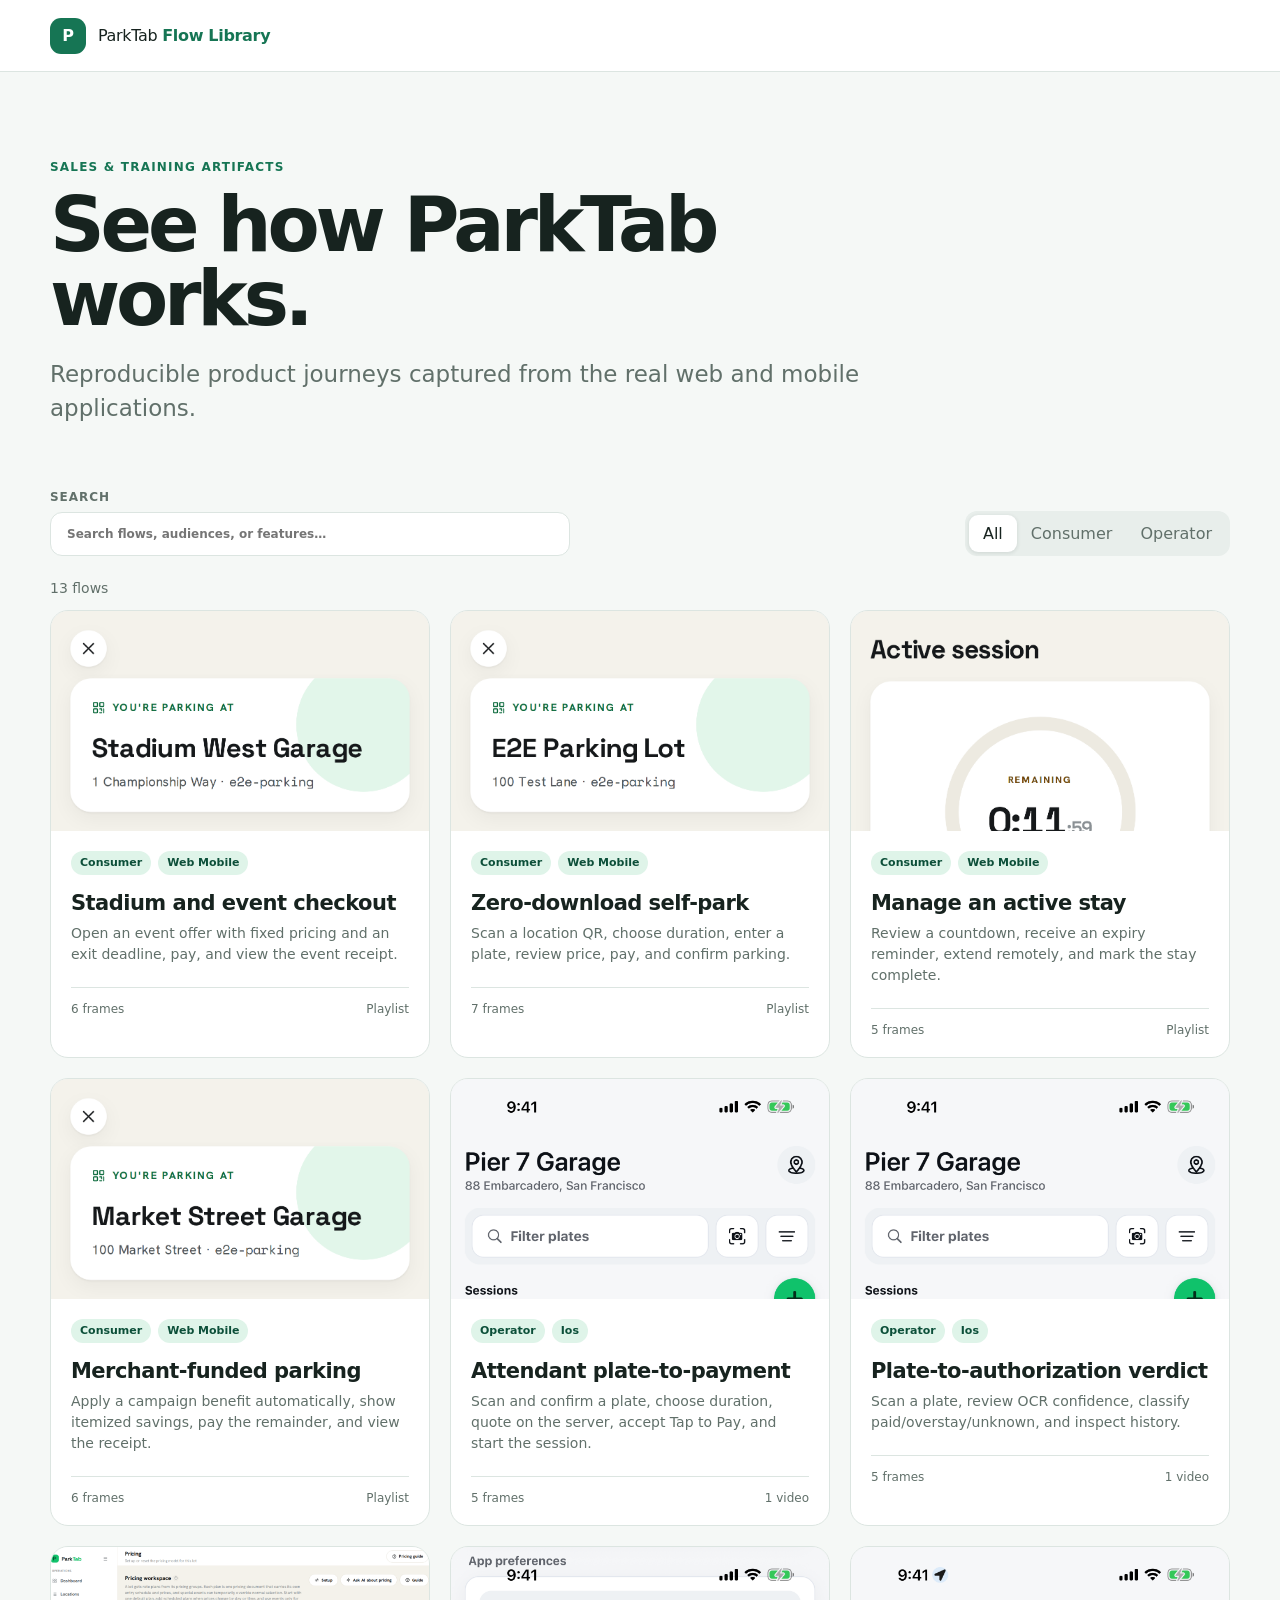
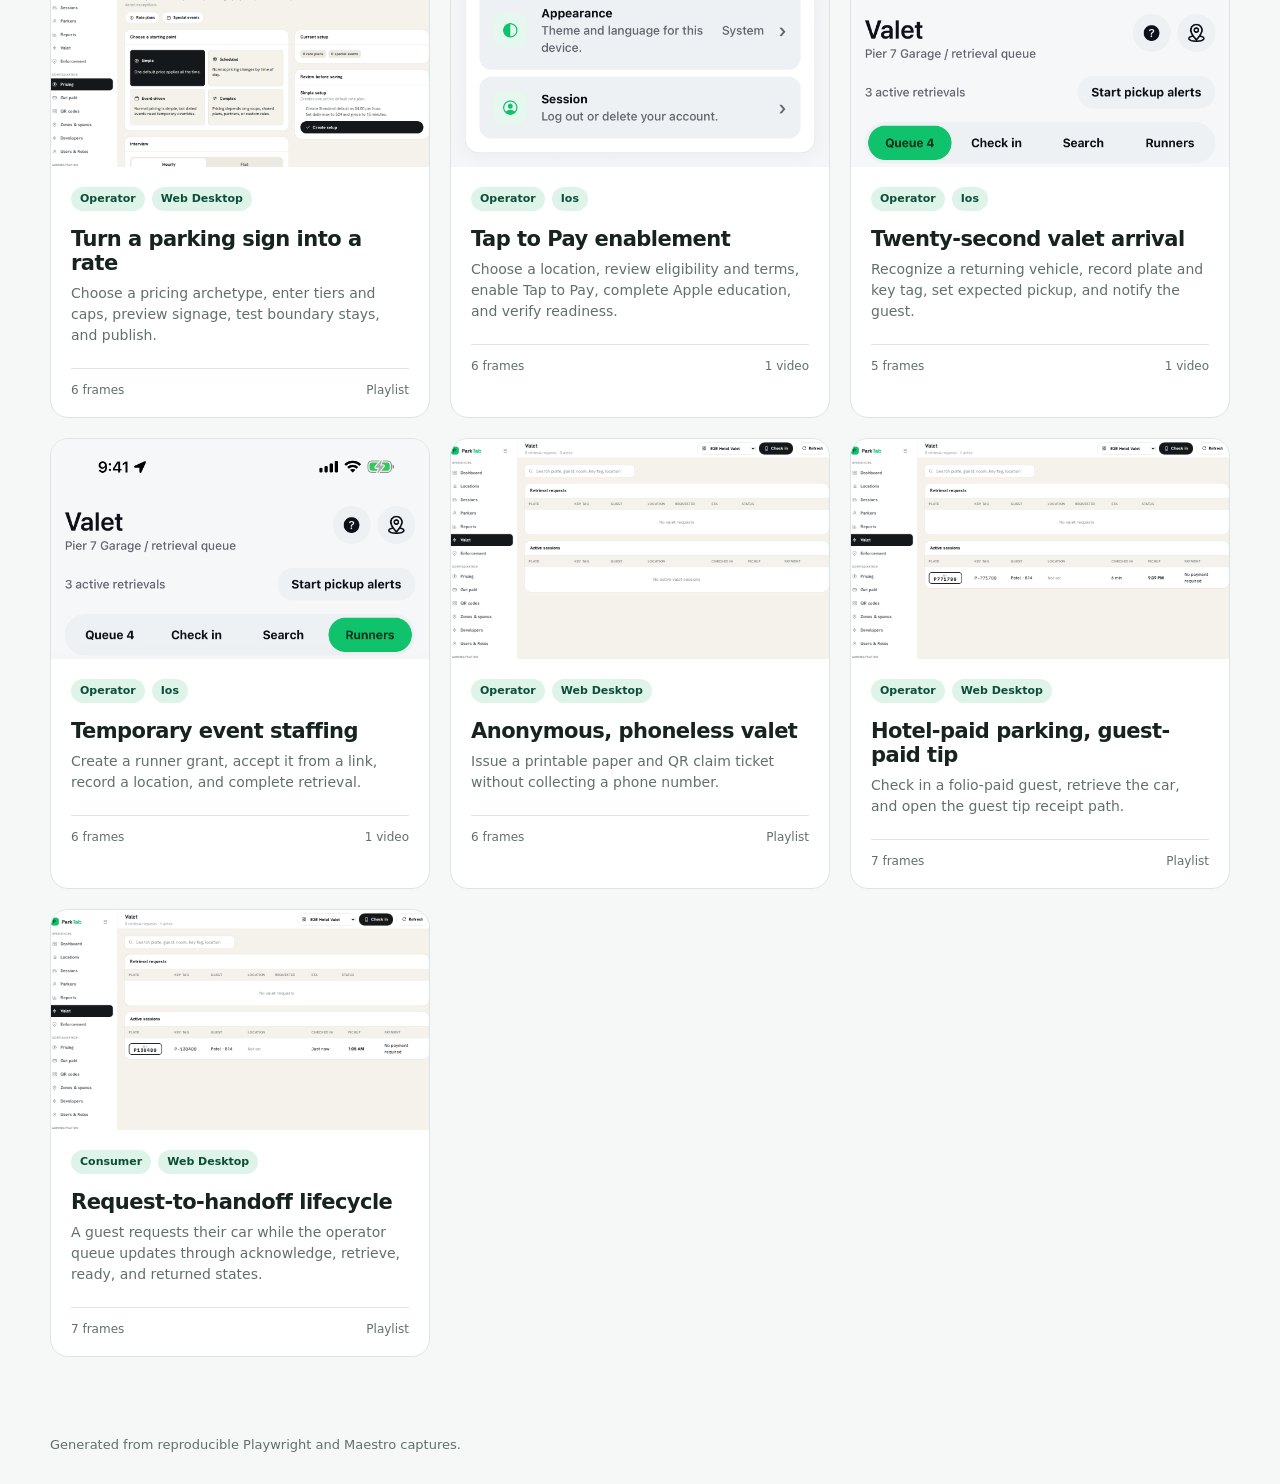
==== index.html @ 05f479a2 "Publish flow library 2026-08-16T03:18:16Z" ====
<!doctype html>
<html lang="en">
  <head>
    <meta charset="utf-8">
    <meta name="viewport" content="width=device-width, initial-scale=1">
    <meta name="color-scheme" content="light">
    <title>Browse · ParkTab Flow Library</title>
    <link rel="stylesheet" href="styles.css">
  </head>
  <body>
    <header class="site-header">
      <a class="brand" href="index.html" aria-label="ParkTab flow library home">
        <span class="brand-mark">P</span>
        <span>ParkTab <strong>Flow Library</strong></span>
      </a>
    </header>
    <main><section class="library-hero">
      <div class="eyebrow">Sales &amp; training artifacts</div>
      <h1>See how ParkTab works.</h1>
      <p class="lede">Reproducible product journeys captured from the real web and mobile applications.</p>
    </section>
    <section class="browse">
      <div class="toolbar">
        <label class="search"><span>Search</span><input id="flow-search" type="search" placeholder="Search flows, audiences, or features…"></label>
        <div class="filters" role="group" aria-label="Perspective">
          <button class="active" data-filter="all">All</button>
          <button data-filter="consumer">Consumer</button>
          <button data-filter="operator">Operator</button>
        </div>
      </div>
      <p id="result-count" class="result-count">13 flows</p>
      <div id="flow-grid" class="flow-grid"><a class="flow-card" href="flows/consumer.event-parking/index.html" data-search="consumer.event-parking stadium and event checkout open an event offer with fixed pricing and an exit deadline, pay, and view the event receipt. event pricing first-batch venue-operator event-organizer property-manager" data-perspective="consumer">
        <div class="thumbnail"><img src="assets/consumer.event-parking/web-mobile/frames/01-location.png" loading="lazy" alt=""></div>
        <div class="card-body">
          <div class="badges"><span class="badge ">Consumer</span><span class="badge ">Web Mobile</span></div>
          <h2>Stadium and event checkout</h2>
          <p>Open an event offer with fixed pricing and an exit deadline, pay, and view the event receipt.</p>
          <div class="card-meta"><span>6 frames</span><span>Playlist</span></div>
        </div>
      </a>
<a class="flow-card" href="flows/consumer.self-park.guest-checkout/index.html" data-search="consumer.self-park.guest-checkout zero-download self-park scan a location qr, choose duration, enter a plate, review price, pay, and confirm parking. self-park payment sales first-batch parking-operator property-manager investor" data-perspective="consumer">
        <div class="thumbnail"><img src="assets/consumer.self-park.guest-checkout/web-mobile/frames/01-location.png" loading="lazy" alt=""></div>
        <div class="card-body">
          <div class="badges"><span class="badge ">Consumer</span><span class="badge ">Web Mobile</span></div>
          <h2>Zero-download self-park</h2>
          <p>Scan a location QR, choose duration, enter a plate, review price, pay, and confirm parking.</p>
          <div class="card-meta"><span>7 frames</span><span>Playlist</span></div>
        </div>
      </a>
<a class="flow-card" href="flows/consumer.session.extend-and-leave/index.html" data-search="consumer.session.extend-and-leave manage an active stay review a countdown, receive an expiry reminder, extend remotely, and mark the stay complete. session extension first-batch parking-operator property-manager" data-perspective="consumer">
        <div class="thumbnail"><img src="assets/consumer.session.extend-and-leave/web-mobile/frames/01-live-countdown.png" loading="lazy" alt=""></div>
        <div class="card-body">
          <div class="badges"><span class="badge ">Consumer</span><span class="badge ">Web Mobile</span></div>
          <h2>Manage an active stay</h2>
          <p>Review a countdown, receive an expiry reminder, extend remotely, and mark the stay complete.</p>
          <div class="card-meta"><span>5 frames</span><span>Playlist</span></div>
        </div>
      </a>
<a class="flow-card" href="flows/consumer.validation-and-sponsored-parking/index.html" data-search="consumer.validation-and-sponsored-parking merchant-funded parking apply a campaign benefit automatically, show itemized savings, pay the remainder, and view the receipt. validation benefit payment first-batch merchant parking-operator property-manager" data-perspective="consumer">
        <div class="thumbnail"><img src="assets/consumer.validation-and-sponsored-parking/web-mobile/frames/01-merchant-qr.png" loading="lazy" alt=""></div>
        <div class="card-body">
          <div class="badges"><span class="badge ">Consumer</span><span class="badge ">Web Mobile</span></div>
          <h2>Merchant-funded parking</h2>
          <p>Apply a campaign benefit automatically, show itemized savings, pay the remainder, and view the receipt.</p>
          <div class="card-meta"><span>6 frames</span><span>Playlist</span></div>
        </div>
      </a>
<a class="flow-card" href="flows/operator.attendant.plate-to-payment/index.html" data-search="operator.attendant.plate-to-payment attendant plate-to-payment scan and confirm a plate, choose duration, quote on the server, accept tap to pay, and start the session. attendant plate-scan payment first-batch parking-operator attendant-manager" data-perspective="operator">
        <div class="thumbnail"><img src="assets/operator.attendant.plate-to-payment/ios/Attendant%20plate-to-payment%20artifact/takeScreenshot/01-session-worklist.png" loading="lazy" alt=""></div>
        <div class="card-body">
          <div class="badges"><span class="badge ">Operator</span><span class="badge ">Ios</span></div>
          <h2>Attendant plate-to-payment</h2>
          <p>Scan and confirm a plate, choose duration, quote on the server, accept Tap to Pay, and start the session.</p>
          <div class="card-meta"><span>5 frames</span><span>1 video</span></div>
        </div>
      </a>
<a class="flow-card" href="flows/operator.enforcement.plate-verdict/index.html" data-search="operator.enforcement.plate-verdict plate-to-authorization verdict scan a plate, review ocr confidence, classify paid/overstay/unknown, and inspect history. enforcement plate-scan first-batch enforcement-team parking-operator municipality" data-perspective="operator">
        <div class="thumbnail"><img src="assets/operator.enforcement.plate-verdict/ios/Enforcement%20plate%20verdict%20artifact/takeScreenshot/01-enforcement-worklist.png" loading="lazy" alt=""></div>
        <div class="card-body">
          <div class="badges"><span class="badge ">Operator</span><span class="badge ">Ios</span></div>
          <h2>Plate-to-authorization verdict</h2>
          <p>Scan a plate, review OCR confidence, classify paid/overstay/unknown, and inspect history.</p>
          <div class="card-meta"><span>5 frames</span><span>1 video</span></div>
        </div>
      </a>
<a class="flow-card" href="flows/operator.pricing.guided-setup/index.html" data-search="operator.pricing.guided-setup turn a parking sign into a rate choose a pricing archetype, enter tiers and caps, preview signage, test boundary stays, and publish. pricing configuration first-batch parking-operator revenue-manager property-manager" data-perspective="operator">
        <div class="thumbnail"><img src="assets/operator.pricing.guided-setup/web-desktop/frames/01-pricing-archetypes.png" loading="lazy" alt=""></div>
        <div class="card-body">
          <div class="badges"><span class="badge ">Operator</span><span class="badge ">Web Desktop</span></div>
          <h2>Turn a parking sign into a rate</h2>
          <p>Choose a pricing archetype, enter tiers and caps, preview signage, test boundary stays, and publish.</p>
          <div class="card-meta"><span>6 frames</span><span>Playlist</span></div>
        </div>
      </a>
<a class="flow-card" href="flows/operator.tap-to-pay.onboarding/index.html" data-search="operator.tap-to-pay.onboarding tap to pay enablement choose a location, review eligibility and terms, enable tap to pay, complete apple education, and verify readiness. payment onboarding compliance apple-tap-to-pay first-batch parking-operator apple-review compliance-reviewer" data-perspective="operator">
        <div class="thumbnail"><img src="assets/operator.tap-to-pay.onboarding/ios/Operator%20Tap%20to%20Pay%20onboarding%20artifact/takeScreenshot/01-account-device-settings.png" loading="lazy" alt=""></div>
        <div class="card-body">
          <div class="badges"><span class="badge ">Operator</span><span class="badge ">Ios</span></div>
          <h2>Tap to Pay enablement</h2>
          <p>Choose a location, review eligibility and terms, enable Tap to Pay, complete Apple education, and verify readiness.</p>
          <div class="card-meta"><span>6 frames</span><span>1 video</span></div>
        </div>
      </a>
<a class="flow-card" href="flows/operator.valet.fast-check-in/index.html" data-search="operator.valet.fast-check-in twenty-second valet arrival recognize a returning vehicle, record plate and key tag, set expected pickup, and notify the guest. valet check-in first-batch hotel valet-operator event-operator" data-perspective="operator">
        <div class="thumbnail"><img src="assets/operator.valet.fast-check-in/ios/Fast%20valet%20check-in%20artifact/takeScreenshot/01-valet-queue.png" loading="lazy" alt=""></div>
        <div class="card-body">
          <div class="badges"><span class="badge ">Operator</span><span class="badge ">Ios</span></div>
          <h2>Twenty-second valet arrival</h2>
          <p>Recognize a returning vehicle, record plate and key tag, set expected pickup, and notify the guest.</p>
          <div class="card-meta"><span>5 frames</span><span>1 video</span></div>
        </div>
      </a>
<a class="flow-card" href="flows/operator.valet.high-volume-runner/index.html" data-search="operator.valet.high-volume-runner temporary event staffing create a runner grant, accept it from a link, record a location, and complete retrieval. valet runner staffing first-batch event-operator valet-operator" data-perspective="operator">
        <div class="thumbnail"><img src="assets/operator.valet.high-volume-runner/ios/High-volume%20valet%20runner%20artifact/takeScreenshot/01-runner-grants.png" loading="lazy" alt=""></div>
        <div class="card-body">
          <div class="badges"><span class="badge ">Operator</span><span class="badge ">Ios</span></div>
          <h2>Temporary event staffing</h2>
          <p>Create a runner grant, accept it from a link, record a location, and complete retrieval.</p>
          <div class="card-meta"><span>6 frames</span><span>1 video</span></div>
        </div>
      </a>
<a class="flow-card" href="flows/operator.valet.paper-ticket/index.html" data-search="operator.valet.paper-ticket anonymous, phoneless valet issue a printable paper and qr claim ticket without collecting a phone number. valet paper-ticket privacy first-batch hotel valet-operator privacy-reviewer" data-perspective="operator">
        <div class="thumbnail"><img src="assets/operator.valet.paper-ticket/web-desktop/frames/01-valet-board.png" loading="lazy" alt=""></div>
        <div class="card-body">
          <div class="badges"><span class="badge ">Operator</span><span class="badge ">Web Desktop</span></div>
          <h2>Anonymous, phoneless valet</h2>
          <p>Issue a printable paper and QR claim ticket without collecting a phone number.</p>
          <div class="card-meta"><span>6 frames</span><span>Playlist</span></div>
        </div>
      </a>
<a class="flow-card" href="flows/operator.valet.tip-only-hotel/index.html" data-search="operator.valet.tip-only-hotel hotel-paid parking, guest-paid tip check in a folio-paid guest, retrieve the car, and open the guest tip receipt path. valet hotel tips hotel valet-operator hospitality-finance" data-perspective="operator">
        <div class="thumbnail"><img src="assets/operator.valet.tip-only-hotel/web-desktop/frames/01-valet-board.png" loading="lazy" alt=""></div>
        <div class="card-body">
          <div class="badges"><span class="badge ">Operator</span><span class="badge ">Web Desktop</span></div>
          <h2>Hotel-paid parking, guest-paid tip</h2>
          <p>Check in a folio-paid guest, retrieve the car, and open the guest tip receipt path.</p>
          <div class="card-meta"><span>7 frames</span><span>Playlist</span></div>
        </div>
      </a>
<a class="flow-card" href="flows/valet.guest-request-lifecycle/index.html" data-search="valet.guest-request-lifecycle request-to-handoff lifecycle a guest requests their car while the operator queue updates through acknowledge, retrieve, ready, and returned states. valet realtime guest first-batch hotel valet-operator property-manager" data-perspective="consumer">
        <div class="thumbnail"><img src="assets/valet.guest-request-lifecycle/web-desktop/frames/01-valet-board.png" loading="lazy" alt=""></div>
        <div class="card-body">
          <div class="badges"><span class="badge ">Consumer</span><span class="badge ">Web Desktop</span></div>
          <h2>Request-to-handoff lifecycle</h2>
          <p>A guest requests their car while the operator queue updates through acknowledge, retrieve, ready, and returned states.</p>
          <div class="card-meta"><span>7 frames</span><span>Playlist</span></div>
        </div>
      </a></div>
      <p id="empty-state" class="empty-state" hidden>No flows match that search.</p>
    </section></main>
    <footer>Generated from reproducible Playwright and Maestro captures.</footer>
    <script>
    const input = document.querySelector('#flow-search');
    const buttons = [...document.querySelectorAll('[data-filter]')];
    const cards = [...document.querySelectorAll('.flow-card')];
    const count = document.querySelector('#result-count');
    const empty = document.querySelector('#empty-state');
    let filter = 'all';
    function update() {
      const query = input.value.trim().toLowerCase();
      let visible = 0;
      for (const card of cards) {
        const show = (filter === 'all' || card.dataset.perspective === filter) && card.dataset.search.includes(query);
        card.hidden = !show;
        if (show) visible++;
      }
      count.textContent = visible + (visible === 1 ? ' flow' : ' flows');
      empty.hidden = visible !== 0;
    }
    input.addEventListener('input', update);
    for (const button of buttons) button.addEventListener('click', () => {
      filter = button.dataset.filter;
      for (const candidate of buttons) candidate.classList.toggle('active', candidate === button);
      update();
    });
  </script>
  </body>
</html>
---- styles.css ----
:root {
	--ink: #17231f;
	--muted: #61706a;
	--line: #dce5e1;
	--paper: #f5f8f6;
	--white: #ffffff;
	--green: #167554;
	--green-dark: #0c4f39;
	--mint: #dff4e9;
	--amber: #fbefd2;
	font-family:
		Inter, ui-sans-serif, system-ui, -apple-system, BlinkMacSystemFont,
		"Segoe UI", sans-serif;
	color: var(--ink);
	background: var(--paper);
	font-synthesis: none;
}

* {
	box-sizing: border-box;
}
body {
	margin: 0;
	min-width: 320px;
}
a {
	color: inherit;
}
img,
video {
	display: block;
	max-width: 100%;
}
button,
input {
	font: inherit;
}

.site-header {
	height: 72px;
	display: flex;
	align-items: center;
	padding: 0 max(24px, calc((100vw - 1180px) / 2));
	background: rgba(255, 255, 255, 0.92);
	border-bottom: 1px solid var(--line);
	position: sticky;
	top: 0;
	z-index: 10;
	backdrop-filter: blur(14px);
}
.brand {
	display: flex;
	gap: 12px;
	align-items: center;
	text-decoration: none;
	letter-spacing: -0.02em;
}
.brand strong {
	color: var(--green);
}
.brand-mark {
	display: grid;
	place-items: center;
	width: 36px;
	height: 36px;
	border-radius: 11px;
	color: white;
	background: var(--green);
	font-weight: 800;
}
main {
	width: min(1180px, calc(100% - 48px));
	margin: 0 auto;
}
footer {
	width: min(1180px, calc(100% - 48px));
	margin: 80px auto 32px;
	color: var(--muted);
	font-size: 13px;
}

.library-hero,
.flow-hero {
	padding: 88px 0 64px;
	max-width: 840px;
}
.eyebrow,
.section-label {
	color: var(--green);
	font-weight: 750;
	text-transform: uppercase;
	letter-spacing: 0.1em;
	font-size: 12px;
}
h1 {
	margin: 14px 0 20px;
	font-size: clamp(44px, 7vw, 76px);
	line-height: 0.98;
	letter-spacing: -0.055em;
}
.flow-hero h1 {
	font-size: clamp(40px, 6vw, 66px);
}
.lede {
	color: var(--muted);
	font-size: clamp(18px, 2.2vw, 23px);
	line-height: 1.5;
	margin: 0;
}

.toolbar {
	display: flex;
	justify-content: space-between;
	gap: 24px;
	align-items: end;
}
.search {
	display: grid;
	gap: 8px;
	width: min(520px, 100%);
	color: var(--muted);
	font-size: 12px;
	font-weight: 700;
	text-transform: uppercase;
	letter-spacing: 0.08em;
}
.search input {
	width: 100%;
	padding: 14px 16px;
	border: 1px solid var(--line);
	border-radius: 12px;
	background: white;
	color: var(--ink);
	outline: none;
}
.search input:focus {
	border-color: var(--green);
	box-shadow: 0 0 0 3px rgba(22, 117, 84, 0.12);
}
.filters {
	display: flex;
	padding: 4px;
	background: #e8eeeb;
	border-radius: 12px;
}
.filters button {
	border: 0;
	color: var(--muted);
	background: transparent;
	padding: 9px 14px;
	border-radius: 9px;
	cursor: pointer;
}
.filters button.active {
	background: white;
	color: var(--ink);
	box-shadow: 0 1px 4px rgba(16, 41, 31, 0.12);
}
.result-count {
	color: var(--muted);
	font-size: 14px;
	margin: 24px 0 14px;
}
.flow-grid {
	display: grid;
	grid-template-columns: repeat(3, 1fr);
	gap: 20px;
}
.flow-card {
	background: white;
	border: 1px solid var(--line);
	border-radius: 18px;
	overflow: hidden;
	text-decoration: none;
	transition:
		transform 0.18s ease,
		box-shadow 0.18s ease;
}
.flow-card:hover {
	transform: translateY(-3px);
	box-shadow: 0 16px 42px rgba(21, 48, 38, 0.12);
}
.flow-card[hidden] {
	display: none;
}
.thumbnail {
	height: 220px;
	background: #e9efec;
	overflow: hidden;
	display: grid;
	place-items: center;
}
.thumbnail img {
	width: 100%;
	height: 100%;
	object-fit: cover;
	object-position: top center;
}
.empty-thumbnail {
	color: var(--muted);
}
.card-body {
	padding: 20px;
}
.badges {
	display: flex;
	flex-wrap: wrap;
	gap: 7px;
}
.badge {
	display: inline-flex;
	align-items: center;
	min-height: 24px;
	padding: 4px 9px;
	border-radius: 999px;
	color: var(--green-dark);
	background: var(--mint);
	font-size: 11px;
	font-weight: 700;
}
.badge.evidence {
	color: #79530b;
	background: var(--amber);
}
.flow-card h2 {
	margin: 16px 0 8px;
	font-size: 21px;
	letter-spacing: -0.025em;
}
.flow-card p {
	margin: 0;
	color: var(--muted);
	line-height: 1.5;
	font-size: 14px;
}
.card-meta {
	display: flex;
	justify-content: space-between;
	margin-top: 22px;
	padding-top: 14px;
	border-top: 1px solid var(--line);
	color: var(--muted);
	font-size: 12px;
}
.empty-state {
	padding: 60px;
	text-align: center;
	color: var(--muted);
	background: white;
	border-radius: 18px;
}

.back {
	display: inline-block;
	margin-top: 42px;
	color: var(--green);
	font-weight: 700;
	text-decoration: none;
}
.flow-hero {
	padding-top: 44px;
}
.flow-hero .badges {
	margin-top: 28px;
}
.story {
	display: grid;
	grid-template-columns: 1.25fr 1fr;
	gap: 60px;
	padding: 38px;
	background: var(--green-dark);
	color: white;
	border-radius: 20px;
}
.story .section-label {
	color: #8ee0bd;
}
.story ul {
	margin: 20px 0 0;
	padding-left: 20px;
	font-size: 20px;
	line-height: 1.55;
}
.story dl {
	margin: 0;
	display: grid;
	gap: 16px;
}
.story dl div {
	display: grid;
	grid-template-columns: 100px 1fr;
	gap: 12px;
}
.story dt {
	color: #a9c1b8;
}
.story dd {
	margin: 0;
}
.story code {
	color: #cef3e2;
	overflow-wrap: anywhere;
}
.capture-section {
	padding-top: 84px;
}
.capture-heading {
	display: flex;
	justify-content: space-between;
	align-items: end;
	gap: 24px;
	margin-bottom: 28px;
}
.capture-heading h2 {
	margin: 7px 0 0;
	font-size: 32px;
	letter-spacing: -0.035em;
}
.video-block {
	padding: 20px;
	margin-bottom: 24px;
	border: 1px solid var(--line);
	border-radius: 18px;
	background: white;
}
.video-block .section-label {
	margin-bottom: 14px;
}
.video-block video {
	width: 100%;
	max-height: 680px;
	border-radius: 11px;
	background: #0d1512;
}
.carousel {
	background: white;
	border: 1px solid var(--line);
	border-radius: 18px;
	overflow: hidden;
	outline: none;
}
.carousel:focus-visible {
	box-shadow: 0 0 0 3px rgba(22, 117, 84, 0.18);
}
.carousel-stage {
	display: grid;
	place-items: center;
	min-height: 520px;
	padding: 24px;
	background: #e8eeeb;
	border-top: 1px solid var(--line);
}
.frame {
	width: 100%;
	margin: 0;
}
.frame[hidden] {
	display: none;
}
.frame > a {
	display: block;
}
.frame img {
	width: auto;
	max-height: min(720px, 72vh);
	margin: 0 auto;
	object-fit: contain;
	box-shadow: 0 10px 34px rgba(19, 48, 37, 0.14);
}
.frame figcaption {
	display: grid;
	grid-template-columns: 32px 1fr;
	gap: 12px;
	max-width: 760px;
	margin: 0 auto;
	padding: 20px 18px 0;
}
.frame figcaption > span {
	color: var(--green);
	font-weight: 800;
}
.frame figcaption p {
	margin: 5px 0 0;
	color: var(--muted);
	font-size: 14px;
}
.carousel-controls {
	display: grid;
	grid-template-columns: 1fr auto 1fr;
	align-items: center;
	gap: 16px;
	padding: 16px 20px;
}
.carousel-controls button {
	width: fit-content;
	padding: 10px 14px;
	border: 1px solid var(--line);
	border-radius: 10px;
	color: var(--green-dark);
	background: white;
	font-weight: 750;
	cursor: pointer;
}
.carousel-controls button:last-child {
	justify-self: end;
}
.carousel-controls button:hover:not(:disabled) {
	border-color: var(--green);
	background: var(--mint);
}
.carousel-controls button:disabled {
	opacity: 0.38;
	cursor: default;
}
.carousel-position {
	color: var(--muted);
	font-size: 14px;
}
.carousel-position strong {
	color: var(--ink);
}
.carousel-steps {
	display: flex;
	gap: 8px;
	padding: 0 20px 20px;
	overflow-x: auto;
}
.carousel-steps button {
	display: grid;
	grid-template-columns: 24px minmax(105px, auto);
	gap: 7px;
	align-items: center;
	flex: 0 0 auto;
	max-width: 210px;
	padding: 9px 11px;
	border: 1px solid var(--line);
	border-radius: 10px;
	color: var(--muted);
	background: var(--paper);
	font-size: 12px;
	text-align: left;
	cursor: pointer;
}
.carousel-steps button span {
	color: var(--green);
	font-weight: 800;
}
.carousel-steps button.active {
	border-color: var(--green);
	color: var(--ink);
	background: var(--mint);
}

@media (max-width: 900px) {
	.flow-grid {
		grid-template-columns: repeat(2, 1fr);
	}
	.story {
		grid-template-columns: 1fr;
		gap: 36px;
	}
}
@media (max-width: 620px) {
	main,
	footer {
		width: min(100% - 28px, 1180px);
	}
	.site-header {
		padding: 0 14px;
	}
	.library-hero {
		padding: 58px 0 46px;
	}
	.toolbar {
		align-items: stretch;
		flex-direction: column;
	}
	.filters {
		align-self: start;
	}
	.flow-grid {
		grid-template-columns: 1fr;
	}
	.carousel-stage {
		min-height: 360px;
		padding: 14px;
	}
	.carousel-controls {
		grid-template-columns: 1fr 1fr;
	}
	.carousel-position {
		grid-column: 1 / -1;
		grid-row: 1;
		justify-self: center;
	}
	.thumbnail {
		height: 240px;
	}
	.story {
		padding: 26px;
	}
	.story dl div {
		grid-template-columns: 1fr;
		gap: 3px;
	}
	.capture-heading {
		align-items: start;
		flex-direction: column;
	}
}
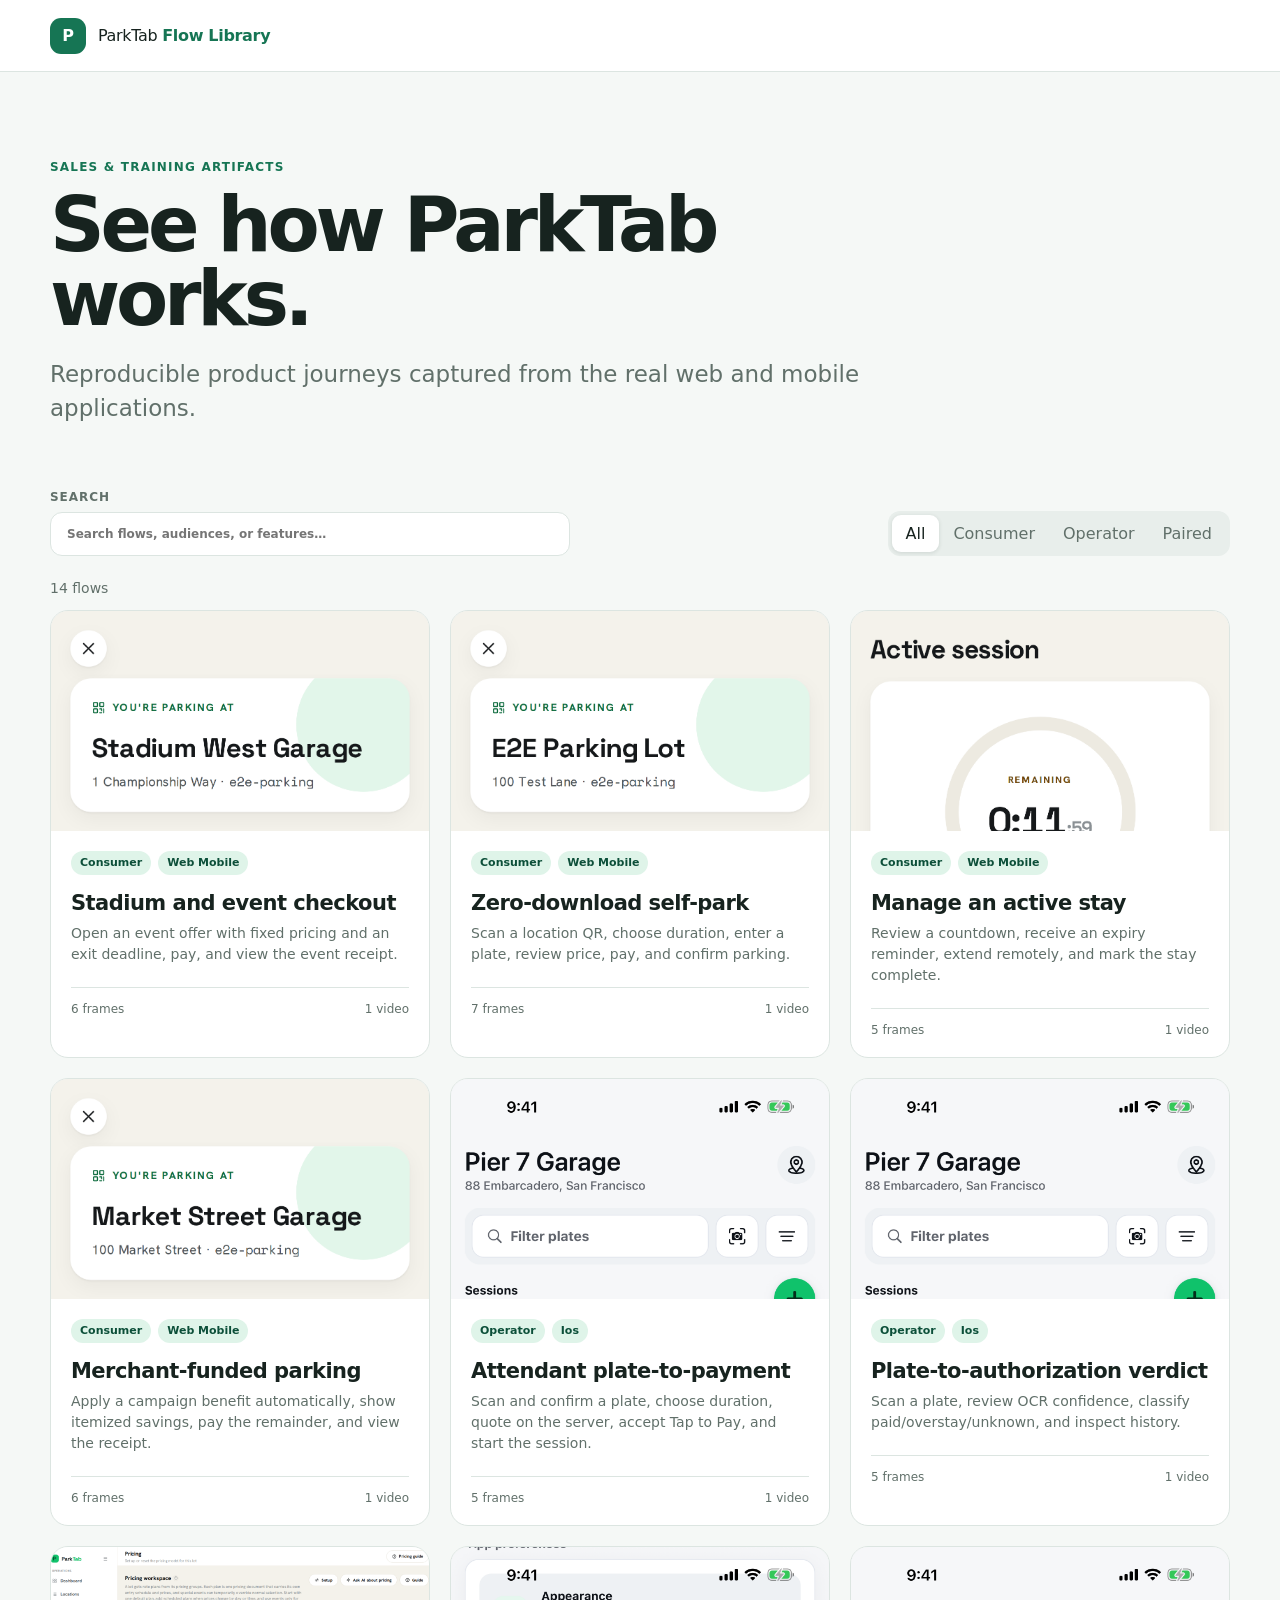
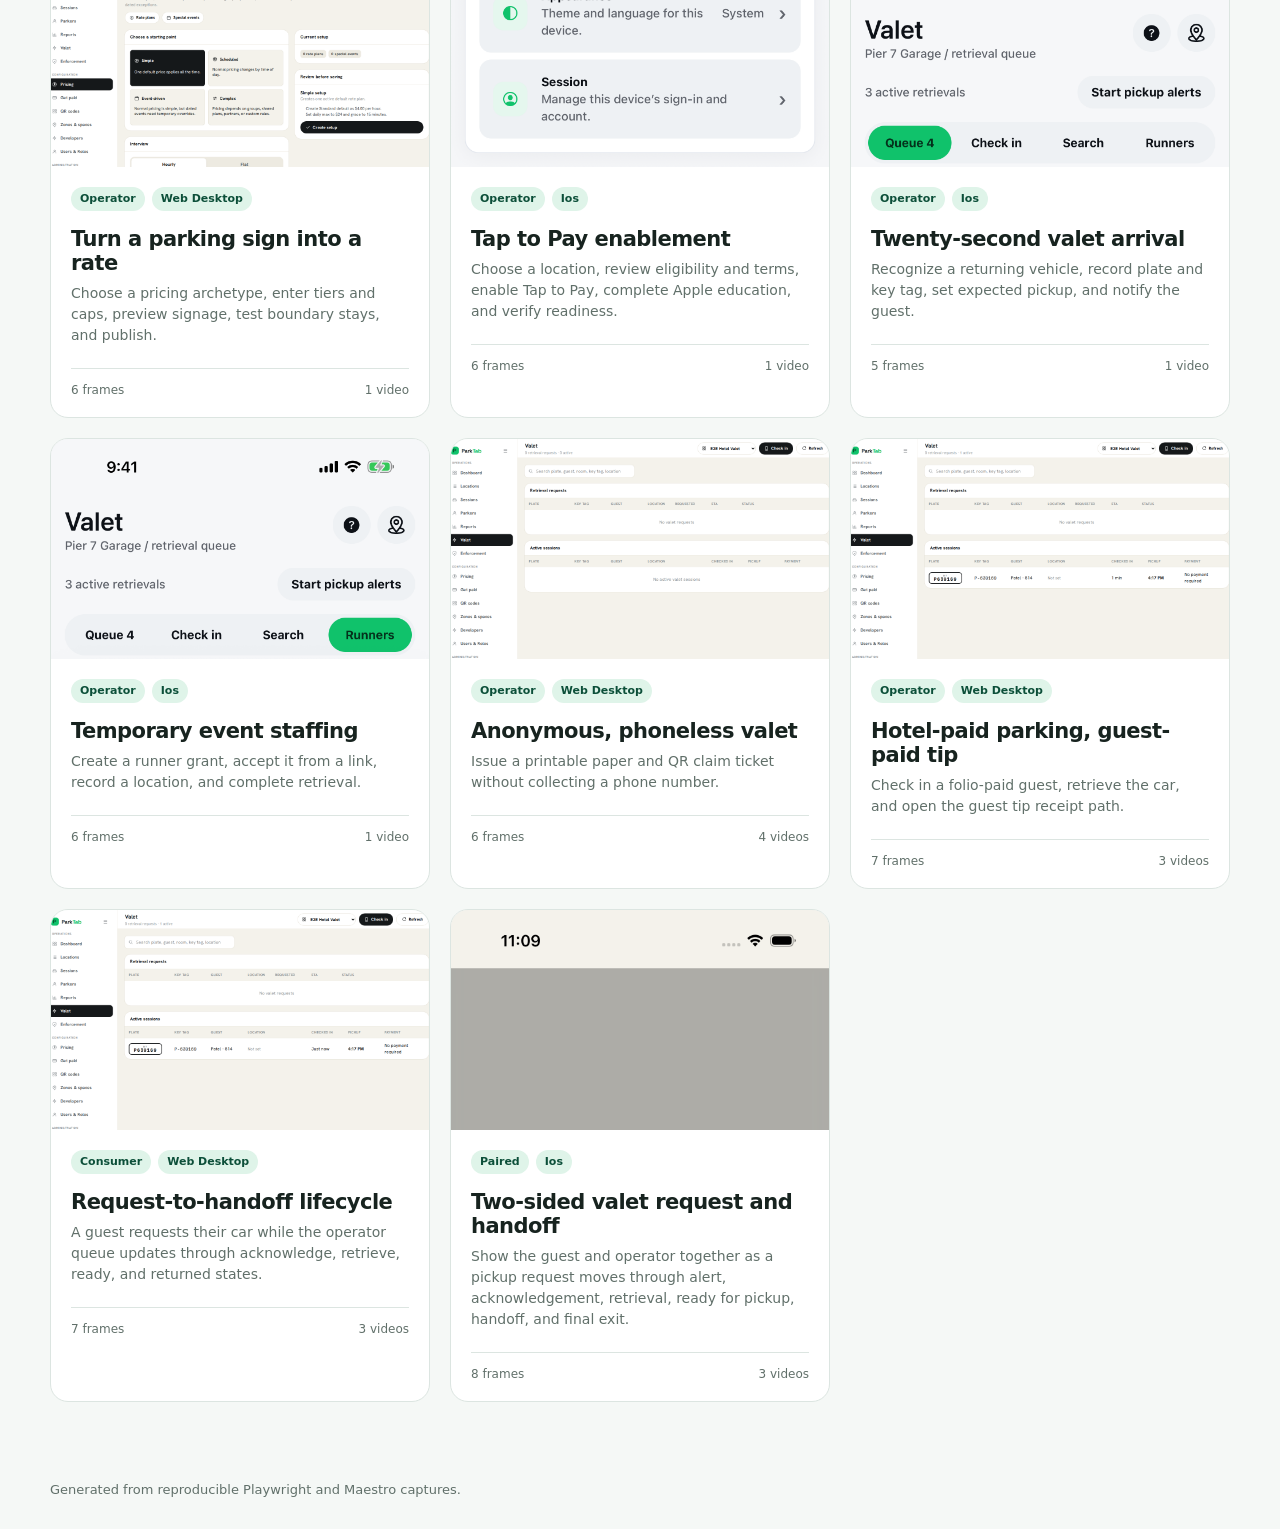
==== commit 20b0c817: "Publish flow library 2026-08-18T15:10:59Z" ====
--- a/index.html
+++ b/index.html
@@ -26,16 +26,17 @@
           <button class="active" data-filter="all">All</button>
           <button data-filter="consumer">Consumer</button>
           <button data-filter="operator">Operator</button>
+          <button data-filter="paired">Paired</button>
         </div>
       </div>
-      <p id="result-count" class="result-count">13 flows</p>
+      <p id="result-count" class="result-count">14 flows</p>
       <div id="flow-grid" class="flow-grid"><a class="flow-card" href="flows/consumer.event-parking/index.html" data-search="consumer.event-parking stadium and event checkout open an event offer with fixed pricing and an exit deadline, pay, and view the event receipt. event pricing first-batch venue-operator event-organizer property-manager" data-perspective="consumer">
         <div class="thumbnail"><img src="assets/consumer.event-parking/web-mobile/frames/01-location.png" loading="lazy" alt=""></div>
         <div class="card-body">
           <div class="badges"><span class="badge ">Consumer</span><span class="badge ">Web Mobile</span></div>
           <h2>Stadium and event checkout</h2>
           <p>Open an event offer with fixed pricing and an exit deadline, pay, and view the event receipt.</p>
-          <div class="card-meta"><span>6 frames</span><span>Playlist</span></div>
+          <div class="card-meta"><span>6 frames</span><span>1 video</span></div>
         </div>
       </a>
 <a class="flow-card" href="flows/consumer.self-park.guest-checkout/index.html" data-search="consumer.self-park.guest-checkout zero-download self-park scan a location qr, choose duration, enter a plate, review price, pay, and confirm parking. self-park payment sales first-batch parking-operator property-manager investor" data-perspective="consumer">
@@ -44,7 +45,7 @@
           <div class="badges"><span class="badge ">Consumer</span><span class="badge ">Web Mobile</span></div>
           <h2>Zero-download self-park</h2>
           <p>Scan a location QR, choose duration, enter a plate, review price, pay, and confirm parking.</p>
-          <div class="card-meta"><span>7 frames</span><span>Playlist</span></div>
+          <div class="card-meta"><span>7 frames</span><span>1 video</span></div>
         </div>
       </a>
 <a class="flow-card" href="flows/consumer.session.extend-and-leave/index.html" data-search="consumer.session.extend-and-leave manage an active stay review a countdown, receive an expiry reminder, extend remotely, and mark the stay complete. session extension first-batch parking-operator property-manager" data-perspective="consumer">
@@ -53,7 +54,7 @@
           <div class="badges"><span class="badge ">Consumer</span><span class="badge ">Web Mobile</span></div>
           <h2>Manage an active stay</h2>
           <p>Review a countdown, receive an expiry reminder, extend remotely, and mark the stay complete.</p>
-          <div class="card-meta"><span>5 frames</span><span>Playlist</span></div>
+          <div class="card-meta"><span>5 frames</span><span>1 video</span></div>
         </div>
       </a>
 <a class="flow-card" href="flows/consumer.validation-and-sponsored-parking/index.html" data-search="consumer.validation-and-sponsored-parking merchant-funded parking apply a campaign benefit automatically, show itemized savings, pay the remainder, and view the receipt. validation benefit payment first-batch merchant parking-operator property-manager" data-perspective="consumer">
@@ -62,7 +63,7 @@
           <div class="badges"><span class="badge ">Consumer</span><span class="badge ">Web Mobile</span></div>
           <h2>Merchant-funded parking</h2>
           <p>Apply a campaign benefit automatically, show itemized savings, pay the remainder, and view the receipt.</p>
-          <div class="card-meta"><span>6 frames</span><span>Playlist</span></div>
+          <div class="card-meta"><span>6 frames</span><span>1 video</span></div>
         </div>
       </a>
 <a class="flow-card" href="flows/operator.attendant.plate-to-payment/index.html" data-search="operator.attendant.plate-to-payment attendant plate-to-payment scan and confirm a plate, choose duration, quote on the server, accept tap to pay, and start the session. attendant plate-scan payment first-batch parking-operator attendant-manager" data-perspective="operator">
@@ -89,7 +90,7 @@
           <div class="badges"><span class="badge ">Operator</span><span class="badge ">Web Desktop</span></div>
           <h2>Turn a parking sign into a rate</h2>
           <p>Choose a pricing archetype, enter tiers and caps, preview signage, test boundary stays, and publish.</p>
-          <div class="card-meta"><span>6 frames</span><span>Playlist</span></div>
+          <div class="card-meta"><span>6 frames</span><span>1 video</span></div>
         </div>
       </a>
 <a class="flow-card" href="flows/operator.tap-to-pay.onboarding/index.html" data-search="operator.tap-to-pay.onboarding tap to pay enablement choose a location, review eligibility and terms, enable tap to pay, complete apple education, and verify readiness. payment onboarding compliance apple-tap-to-pay first-batch parking-operator apple-review compliance-reviewer" data-perspective="operator">
@@ -125,7 +126,7 @@
           <div class="badges"><span class="badge ">Operator</span><span class="badge ">Web Desktop</span></div>
           <h2>Anonymous, phoneless valet</h2>
           <p>Issue a printable paper and QR claim ticket without collecting a phone number.</p>
-          <div class="card-meta"><span>6 frames</span><span>Playlist</span></div>
+          <div class="card-meta"><span>6 frames</span><span>4 videos</span></div>
         </div>
       </a>
 <a class="flow-card" href="flows/operator.valet.tip-only-hotel/index.html" data-search="operator.valet.tip-only-hotel hotel-paid parking, guest-paid tip check in a folio-paid guest, retrieve the car, and open the guest tip receipt path. valet hotel tips hotel valet-operator hospitality-finance" data-perspective="operator">
@@ -134,7 +135,7 @@
           <div class="badges"><span class="badge ">Operator</span><span class="badge ">Web Desktop</span></div>
           <h2>Hotel-paid parking, guest-paid tip</h2>
           <p>Check in a folio-paid guest, retrieve the car, and open the guest tip receipt path.</p>
-          <div class="card-meta"><span>7 frames</span><span>Playlist</span></div>
+          <div class="card-meta"><span>7 frames</span><span>3 videos</span></div>
         </div>
       </a>
 <a class="flow-card" href="flows/valet.guest-request-lifecycle/index.html" data-search="valet.guest-request-lifecycle request-to-handoff lifecycle a guest requests their car while the operator queue updates through acknowledge, retrieve, ready, and returned states. valet realtime guest first-batch hotel valet-operator property-manager" data-perspective="consumer">
@@ -143,7 +144,16 @@
           <div class="badges"><span class="badge ">Consumer</span><span class="badge ">Web Desktop</span></div>
           <h2>Request-to-handoff lifecycle</h2>
           <p>A guest requests their car while the operator queue updates through acknowledge, retrieve, ready, and returned states.</p>
-          <div class="card-meta"><span>7 frames</span><span>Playlist</span></div>
+          <div class="card-meta"><span>7 frames</span><span>3 videos</span></div>
+        </div>
+      </a>
+<a class="flow-card" href="flows/valet.paired.request-to-handoff/index.html" data-search="valet.paired.request-to-handoff two-sided valet request and handoff show the guest and operator together as a pickup request moves through alert, acknowledgement, retrieval, ready for pickup, handoff, and final exit. valet realtime guest operator paired hotel valet-operator property-manager product-team" data-perspective="paired">
+        <div class="thumbnail"><img src="assets/valet.paired.request-to-handoff/ios/phases/01-consumer-request/Guest%20requests%20valet%20vehicle/takeScreenshot/01-consumer-request-received.png" loading="lazy" alt=""></div>
+        <div class="card-body">
+          <div class="badges"><span class="badge ">Paired</span><span class="badge ">Ios</span></div>
+          <h2>Two-sided valet request and handoff</h2>
+          <p>Show the guest and operator together as a pickup request moves through alert, acknowledgement, retrieval, ready for pickup, handoff, and final exit.</p>
+          <div class="card-meta"><span>8 frames</span><span>3 videos</span></div>
         </div>
       </a></div>
       <p id="empty-state" class="empty-state" hidden>No flows match that search.</p>
